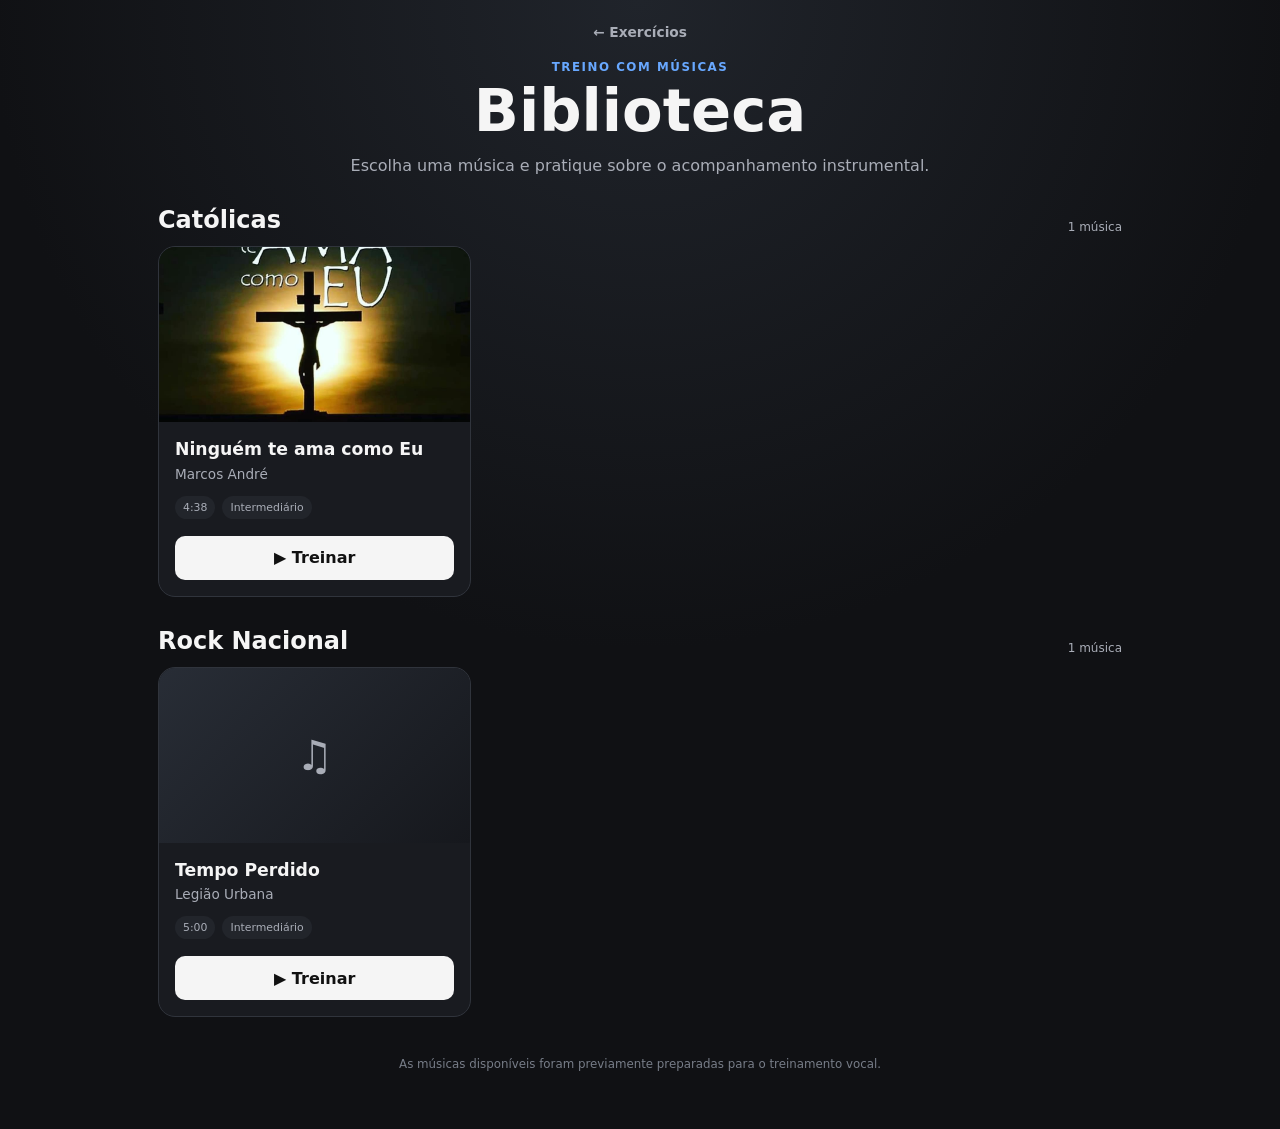
==== biblioteca.html @ c4fe7d3a "Implementando biblioteca multimúsicas e gerador automático de catálogo" ====
<!DOCTYPE html>
<html lang="pt-BR">

<head>

    <meta charset="UTF-8">

    <meta
        name="viewport"
        content="width=device-width, initial-scale=1.0"
    >

    <meta
        name="theme-color"
        content="#101114"
    >

    <title>
        Biblioteca — Treinador Vocal
    </title>


    <link
        rel="stylesheet"
        href="./css/library.css"
    >

</head>


<body>

    <main class="app">

        <!-- ==================================================
             CABEÇALHO
             ================================================== -->

        <header class="cabecalho">

            <a
                href="./index.html"
                class="voltar"
            >
                ← Exercícios
            </a>


            <p class="etapa">
                TREINO COM MÚSICAS
            </p>


            <h1>
                Biblioteca
            </h1>


            <p class="descricao">
                Escolha uma música e pratique sobre
                o acompanhamento instrumental.
            </p>

        </header>



        <!-- ==================================================
             STATUS
             ================================================== -->

        <section
            id="estadoBiblioteca"
            class="estado-biblioteca"
        >
            Carregando músicas...
        </section>



        <!-- ==================================================
             CATÁLOGO
             ================================================== -->

        <div
            id="catalogoMusicas"
            class="catalogo-musicas"
        >
        </div>



        <!-- ==================================================
             RODAPÉ
             ================================================== -->

        <footer class="rodape">

            <p>
                As músicas disponíveis foram previamente
                preparadas para o treinamento vocal.
            </p>

        </footer>

    </main>


    <script
        type="module"
        src="./js/library.js"
    ></script>

</body>

</html>
---- css/library.css ----
:root {
    font-family:
        Inter,
        system-ui,
        -apple-system,
        BlinkMacSystemFont,
        "Segoe UI",
        sans-serif;

    color-scheme: dark;

    --fundo: #101114;
    --painel: #191b20;
    --painel-2: #22252b;

    --texto: #f5f5f5;
    --secundario: #a9adb7;

    --borda: #30343c;

    --azul: #68a8ff;
    --verde: #62dd8b;
}


* {
    box-sizing: border-box;
}


html,
body {
    margin: 0;

    min-height: 100%;
}


body {
    min-height: 100vh;

    background:
        radial-gradient(
            circle at top,
            #20242b 0%,
            var(--fundo) 50%
        );

    color: var(--texto);
}


.app {
    width: min(
        100%,
        1000px
    );

    margin: 0 auto;

    padding:
        max(
            22px,
            env(safe-area-inset-top)
        )
        18px
        max(
            36px,
            env(safe-area-inset-bottom)
        );
}


/* ============================================================
   CABEÇALHO
   ============================================================ */

.cabecalho {
    margin-bottom: 28px;

    text-align: center;
}


.voltar {
    display: inline-block;

    margin-bottom: 20px;

    color: var(--secundario);

    text-decoration: none;

    font-size: 0.86rem;
    font-weight: 700;
}


.voltar:hover {
    color: var(--texto);
}


.etapa {
    margin: 0 0 7px;

    color: var(--azul);

    font-size: 0.74rem;
    font-weight: 900;

    letter-spacing: 0.13em;
}


h1 {
    margin: 0;

    font-size: clamp(
        2.3rem,
        8vw,
        3.7rem
    );

    line-height: 1;
}


.descricao {
    max-width: 620px;

    margin: 14px auto 0;

    color: var(--secundario);

    line-height: 1.5;
}


/* ============================================================
   ESTADO
   ============================================================ */

.estado-biblioteca {
    margin-bottom: 20px;

    padding: 14px;

    border: 1px solid var(--borda);
    border-radius: 12px;

    background: var(--painel);

    color: var(--secundario);

    text-align: center;

    font-size: 0.85rem;
}


.estado-biblioteca.oculto {
    display: none;
}


.estado-biblioteca.erro {
    color: #ff8a8a;

    border-color:
        rgba(
            255,
            107,
            107,
            0.4
        );

    background:
        rgba(
            255,
            107,
            107,
            0.08
        );
}


/* ============================================================
   CATÁLOGO
   ============================================================ */

.catalogo-musicas {
    display: grid;

    gap: 30px;
}


/* ============================================================
   GÊNERO
   ============================================================ */

.secao-genero {
    display: grid;

    gap: 12px;
}


.genero-cabecalho {
    display: flex;

    align-items: flex-end;
    justify-content: space-between;

    gap: 12px;
}


.genero-cabecalho h2 {
    margin: 0;

    font-size: 1.5rem;
}


.genero-cabecalho span {
    color: var(--secundario);

    font-size: 0.75rem;
}


/* ============================================================
   GRID
   ============================================================ */

.grid-musicas {
    display: grid;

    grid-template-columns:
        repeat(
            3,
            minmax(
                0,
                1fr
            )
        );

    gap: 12px;
}


/* ============================================================
   CARD
   ============================================================ */

.card-musica {
    display: flex;

    flex-direction: column;

    min-width: 0;

    overflow: hidden;

    border: 1px solid var(--borda);
    border-radius: 17px;

    background: var(--painel);

    transition:
        transform 120ms ease,
        border-color 120ms ease;
}


.card-musica:hover {
    transform:
        translateY(
            -2px
        );

    border-color:
        #474c57;
}


/* ============================================================
   CAPA
   ============================================================ */

.capa-musica {
    aspect-ratio: 16 / 9;

    display: flex;

    align-items: center;
    justify-content: center;

    overflow: hidden;

    background:
        linear-gradient(
            135deg,
            #282d36,
            #16181d
        );

    color: var(--secundario);

    font-size: 2.6rem;
}


.capa-musica img {
    width: 100%;
    height: 100%;

    object-fit: cover;
}


/* ============================================================
   CONTEÚDO
   ============================================================ */

.card-musica-conteudo {
    display: flex;

    flex-direction: column;

    flex: 1;

    padding: 16px;
}


.card-musica h3 {
    margin: 0;

    font-size: 1.08rem;

    line-height: 1.3;
}


.artista {
    margin: 5px 0 0;

    color: var(--secundario);

    font-size: 0.85rem;
}


.metadados {
    display: flex;

    flex-wrap: wrap;

    gap: 7px;

    margin-top: 14px;
}


.metadado {
    padding: 5px 8px;

    border-radius: 999px;

    background: var(--painel-2);

    color: var(--secundario);

    font-size: 0.68rem;
}


/* ============================================================
   BOTÃO
   ============================================================ */

.botao-treinar {
    width: 100%;

    min-height: 44px;

    display: flex;

    align-items: center;
    justify-content: center;

    margin-top: 17px;

    padding: 10px 14px;

    border-radius: 10px;

    background: var(--texto);

    color: #111;

    text-decoration: none;

    font-weight: 900;
}


.botao-treinar:active {
    transform:
        scale(
            0.985
        );
}


/* ============================================================
   RODAPÉ
   ============================================================ */

.rodape {
    padding: 28px 15px 10px;

    text-align: center;

    color: #777d88;

    font-size: 0.74rem;
}


/* ============================================================
   TABLET
   ============================================================ */

@media (
    max-width: 800px
) {

    .grid-musicas {
        grid-template-columns:
            repeat(
                2,
                minmax(
                    0,
                    1fr
                )
            );
    }
}


/* ============================================================
   CELULAR
   ============================================================ */

@media (
    max-width: 520px
) {

    .app {
        padding-left: 11px;
        padding-right: 11px;
    }


    .grid-musicas {
        grid-template-columns: 1fr;
    }


    .genero-cabecalho {
        align-items: flex-start;

        flex-direction: column;

        gap: 3px;
    }
}
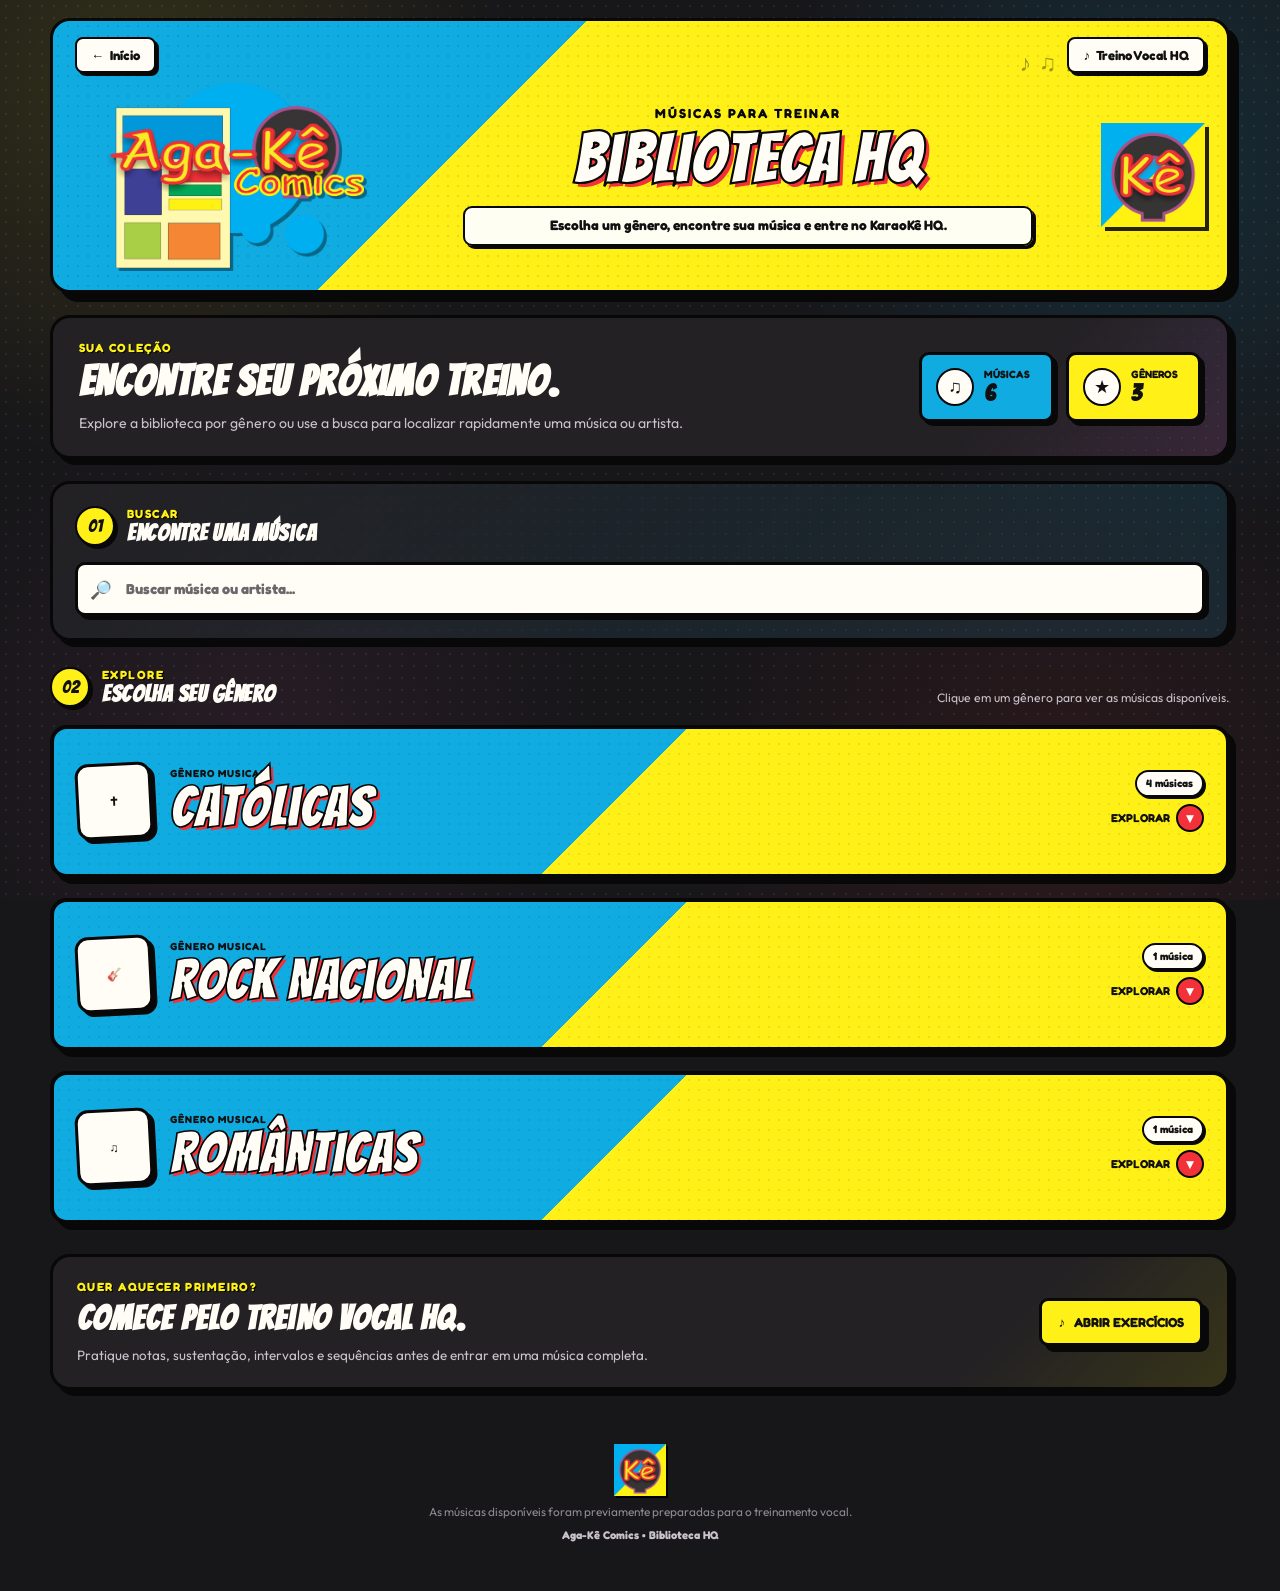
==== commit c91324cb: "Implementa nova home, biblioteca e ajuste de dificuldade" ====
--- a/biblioteca.html
+++ b/biblioteca.html
@@ -1,4 +1,5 @@
 <!DOCTYPE html>
+
 <html lang="pt-BR">
 
 <head>
@@ -12,11 +13,16 @@
 
     <meta
         name="theme-color"
-        content="#101114"
+        content="#10abe1"
     >
 
+    <meta
+        name="description"
+        content="Biblioteca HQ da Aga-Kê Comics: explore músicas por gênero e entre no KaraoKê HQ para treinar sua voz."
+    >
+
     <title>
-        Biblioteca — Treinador Vocal
+        Biblioteca HQ — Aga-Kê Comics
     </title>
 
 
@@ -30,86 +36,600 @@
 
 <body>
 
+
+    <!-- =========================================================
+         FUNDO POP-ART
+         ========================================================= -->
+
+    <div
+        class="fundo-pop-art"
+        aria-hidden="true"
+    >
+    </div>
+
+
+
+    <!-- =========================================================
+         APLICAÇÃO
+         ========================================================= -->
+
     <main class="app">
 
-        <!-- ==================================================
-             CABEÇALHO
-             ================================================== -->
-
-        <header class="cabecalho">
-
-            <a
-                href="./index.html"
-                class="voltar"
-            >
-                ← Exercícios
-            </a>
-
-
-            <p class="etapa">
-                TREINO COM MÚSICAS
-            </p>
-
-
-            <h1>
-                Biblioteca
-            </h1>
-
-
-            <p class="descricao">
-                Escolha uma música e pratique sobre
-                o acompanhamento instrumental.
-            </p>
+
+        <!-- =====================================================
+             CABEÇALHO / IDENTIDADE
+             ===================================================== -->
+
+        <header class="cabecalho-marca">
+
+
+            <div
+                class="cabecalho-pop-fundo"
+                aria-hidden="true"
+            >
+            </div>
+
+
+
+            <!-- Navegação -->
+
+            <div class="cabecalho-topo">
+
+
+                <a
+                    href="./index.html"
+                    class="voltar voltar-hq"
+                    aria-label="Voltar para a página inicial"
+                >
+
+                    <span aria-hidden="true">
+                        ←
+                    </span>
+
+                    <span>
+                        Início
+                    </span>
+
+                </a>
+
+
+
+                <a
+                    href="./exercicios.html"
+                    class="voltar voltar-hq"
+                    aria-label="Abrir o Treino Vocal HQ"
+                >
+
+                    <span aria-hidden="true">
+                        ♪
+                    </span>
+
+                    <span>
+                        Treino Vocal HQ
+                    </span>
+
+                </a>
+
+            </div>
+
+
+
+            <!-- Marca -->
+
+            <div class="marca-principal">
+
+
+                <div class="marca-logo-horizontal">
+
+                    <img
+                        src="./assets/branding/logo-aga-ke-horizontal.png"
+                        alt="Aga-Kê Comics"
+                        class="logo-principal"
+                        width="340"
+                        decoding="async"
+                    >
+
+                </div>
+
+
+
+                <div class="marca-texto">
+
+                    <p class="etapa">
+                        MÚSICAS PARA TREINAR
+                    </p>
+
+
+                    <h1>
+                        Biblioteca HQ
+                    </h1>
+
+
+                    <p class="descricao">
+
+                        Escolha um gênero, encontre sua música
+                        e entre no KaraoKê HQ.
+
+                    </p>
+
+                </div>
+
+
+
+                <div
+                    class="marca-selo"
+                    aria-hidden="true"
+                >
+
+                    <img
+                        src="./assets/branding/logo-aga-ke-icone.png"
+                        alt=""
+                        class="selo-ke"
+                        width="90"
+                        height="90"
+                        decoding="async"
+                    >
+
+                </div>
+
+            </div>
+
+
+
+            <div
+                class="decoracao-notas"
+                aria-hidden="true"
+            >
+
+                <span>♪</span>
+                <span>♫</span>
+                <span>♬</span>
+
+            </div>
 
         </header>
 
 
 
-        <!-- ==================================================
-             STATUS
-             ================================================== -->
+        <!-- =====================================================
+             INTRODUÇÃO / RESUMO DA BIBLIOTECA
+             ===================================================== -->
+
+        <section class="resumo-biblioteca painel-hq">
+
+
+            <div class="resumo-biblioteca-texto">
+
+                <p class="rotulo">
+                    SUA COLEÇÃO
+                </p>
+
+
+                <h2>
+                    Encontre seu próximo treino.
+                </h2>
+
+
+                <p>
+
+                    Explore a biblioteca por gênero
+                    ou use a busca para localizar rapidamente
+                    uma música ou artista.
+
+                </p>
+
+            </div>
+
+
+
+            <div class="resumo-biblioteca-estatisticas">
+
+
+                <div class="estatistica-biblioteca">
+
+                    <span
+                        class="estatistica-biblioteca-icone"
+                        aria-hidden="true"
+                    >
+                        ♫
+                    </span>
+
+                    <div>
+
+                        <span>
+                            Músicas
+                        </span>
+
+                        <strong id="totalMusicasBiblioteca">
+                            —
+                        </strong>
+
+                    </div>
+
+                </div>
+
+
+
+                <div class="estatistica-biblioteca">
+
+                    <span
+                        class="estatistica-biblioteca-icone"
+                        aria-hidden="true"
+                    >
+                        ★
+                    </span>
+
+                    <div>
+
+                        <span>
+                            Gêneros
+                        </span>
+
+                        <strong id="totalGenerosBiblioteca">
+                            —
+                        </strong>
+
+                    </div>
+
+                </div>
+
+            </div>
+
+        </section>
+
+
+
+        <!-- =====================================================
+             BUSCA
+             ===================================================== -->
+
+        <section class="painel-busca painel-hq">
+
+
+            <div class="titulo-painel-hq">
+
+                <span
+                    class="numero-quadro"
+                    aria-hidden="true"
+                >
+                    01
+                </span>
+
+
+                <div>
+
+                    <p class="rotulo">
+                        BUSCAR
+                    </p>
+
+                    <h2>
+                        Encontre uma música
+                    </h2>
+
+                </div>
+
+            </div>
+
+
+
+            <div class="busca-container">
+
+
+                <span
+                    class="busca-icone"
+                    aria-hidden="true"
+                >
+                    🔎
+                </span>
+
+
+
+                <label
+                    for="campoBuscaBiblioteca"
+                    class="sr-only"
+                >
+                    Buscar música ou artista
+                </label>
+
+
+
+                <input
+                    id="campoBuscaBiblioteca"
+                    class="campo-busca"
+                    type="search"
+                    autocomplete="off"
+                    placeholder="Buscar música ou artista..."
+                >
+
+
+
+                <button
+                    id="botaoLimparBusca"
+                    class="botao-limpar-busca oculto"
+                    type="button"
+                    aria-label="Limpar busca"
+                >
+                    ×
+                </button>
+
+            </div>
+
+
+
+            <div
+                id="resumoBuscaBiblioteca"
+                class="resumo-busca oculto"
+                aria-live="polite"
+            >
+            </div>
+
+        </section>
+
+
+
+        <!-- =====================================================
+             STATUS / CARREGAMENTO
+             ===================================================== -->
 
         <section
             id="estadoBiblioteca"
             class="estado-biblioteca"
+            aria-live="polite"
         >
-            Carregando músicas...
+
+            <span
+                class="estado-biblioteca-icone"
+                aria-hidden="true"
+            >
+                ♫
+            </span>
+
+            <span>
+                Carregando músicas...
+            </span>
+
         </section>
 
 
 
-        <!-- ==================================================
+        <!-- =====================================================
              CATÁLOGO
-             ================================================== -->
-
-        <div
-            id="catalogoMusicas"
-            class="catalogo-musicas"
+             ===================================================== -->
+
+        <section class="catalogo-area">
+
+
+            <div class="titulo-catalogo">
+
+
+                <div class="titulo-painel-hq">
+
+                    <span
+                        class="numero-quadro"
+                        aria-hidden="true"
+                    >
+                        02
+                    </span>
+
+
+                    <div>
+
+                        <p class="rotulo">
+                            EXPLORE
+                        </p>
+
+                        <h2>
+                            Escolha seu gênero
+                        </h2>
+
+                    </div>
+
+                </div>
+
+
+
+                <p class="catalogo-ajuda">
+
+                    Clique em um gênero para ver
+                    as músicas disponíveis.
+
+                </p>
+
+            </div>
+
+
+
+            <!--
+                O library.js continuará sendo responsável
+                por construir dinamicamente os gêneros e músicas.
+            -->
+
+            <div
+                id="catalogoMusicas"
+                class="catalogo-musicas"
+            >
+            </div>
+
+        </section>
+
+
+
+        <!-- =====================================================
+             RESULTADOS DA BUSCA
+             ===================================================== -->
+
+        <section
+            id="areaResultadosBusca"
+            class="area-resultados-busca oculto"
         >
-        </div>
-
-
-
-        <!-- ==================================================
+
+
+            <div class="titulo-resultados-busca">
+
+                <p class="rotulo">
+                    RESULTADOS DA BUSCA
+                </p>
+
+
+                <h2>
+                    Músicas encontradas
+                </h2>
+
+            </div>
+
+
+
+            <div
+                id="gridResultadosBusca"
+                class="grid-musicas grid-resultados-busca"
+            >
+            </div>
+
+        </section>
+
+
+
+        <!-- =====================================================
+             NENHUM RESULTADO
+             ===================================================== -->
+
+        <section
+            id="estadoSemResultados"
+            class="sem-resultados painel-hq oculto"
+        >
+
+
+            <div
+                class="sem-resultados-explosao"
+                aria-hidden="true"
+            >
+                OPS!
+            </div>
+
+
+
+            <div>
+
+                <p class="rotulo">
+                    NADA POR AQUI
+                </p>
+
+
+                <h2>
+                    Nenhuma música encontrada.
+                </h2>
+
+
+                <p>
+
+                    Tente buscar por outro título,
+                    artista ou limpe a pesquisa
+                    para voltar aos gêneros.
+
+                </p>
+
+            </div>
+
+        </section>
+
+
+
+        <!-- =====================================================
+             CHAMADA PARA EXERCÍCIOS
+             ===================================================== -->
+
+        <section class="chamada-exercicios painel-hq">
+
+
+            <div class="chamada-exercicios-texto">
+
+                <p class="rotulo">
+                    QUER AQUECER PRIMEIRO?
+                </p>
+
+
+                <h2>
+                    Comece pelo Treino Vocal HQ.
+                </h2>
+
+
+                <p>
+
+                    Pratique notas, sustentação,
+                    intervalos e sequências antes
+                    de entrar em uma música completa.
+
+                </p>
+
+            </div>
+
+
+
+            <a
+                href="./exercicios.html"
+                class="botao-hq botao-amarelo"
+            >
+
+                <span aria-hidden="true">
+                    ♪
+                </span>
+
+                <span>
+                    Abrir exercícios
+                </span>
+
+            </a>
+
+        </section>
+
+
+
+        <!-- =====================================================
              RODAPÉ
-             ================================================== -->
+             ===================================================== -->
 
         <footer class="rodape">
 
+
+            <img
+                src="./assets/branding/logo-aga-ke-icone.png"
+                alt=""
+                class="rodape-logo"
+                width="52"
+                height="52"
+                loading="lazy"
+                decoding="async"
+                aria-hidden="true"
+            >
+
+
             <p>
+
                 As músicas disponíveis foram previamente
                 preparadas para o treinamento vocal.
+
             </p>
 
+
+            <strong>
+                Aga-Kê Comics • Biblioteca HQ
+            </strong>
+
         </footer>
 
     </main>
 
+
+
+    <!-- =========================================================
+         JAVASCRIPT
+         ========================================================= -->
 
     <script
         type="module"
         src="./js/library.js"
-    ></script>
+    >
+    </script>
 
 </body>
 
--- a/css/library.css
+++ b/css/library.css
@@ -1,5 +1,60 @@
+/* ============================================================
+   library.css
+   ============================================================
+
+   AGA-KÊ COMICS — BIBLIOTECA HQ
+
+   Página:
+   biblioteca.html
+
+   Conceito:
+   - catálogo musical em estilo HQ / pop-art;
+   - gêneros como grandes capas;
+   - expansão em accordion;
+   - cards de música;
+   - busca;
+   - halftone;
+   - explosões;
+   - identidade visual compatível com:
+     Home / Treino Vocal HQ / KaraoKê HQ.
+
+   ============================================================ */
+
+
+/* ============================================================
+   FONTES
+   ============================================================ */
+
+@import url(
+    'https://fonts.googleapis.com/css2?family=Bangers&family=Fredoka:wght@400;500;600;700;800;900&family=Outfit:wght@400;500;600;700;800;900&display=swap'
+);
+
+
+/* ============================================================
+   VARIÁVEIS
+   ============================================================ */
+
 :root {
-    font-family:
+
+    /* --------------------------------------------------------
+       TIPOGRAFIA
+       -------------------------------------------------------- */
+
+    --fonte-impacto:
+        'Bangers',
+        Impact,
+        Haettenschweiler,
+        "Arial Narrow Bold",
+        sans-serif;
+
+    --fonte-hq:
+        'Fredoka',
+        "Comic Sans MS",
+        "Chalkboard SE",
+        sans-serif;
+
+    --fonte-corpo:
+        'Outfit',
         Inter,
         system-ui,
         -apple-system,
@@ -7,67 +62,404 @@
         "Segoe UI",
         sans-serif;
 
-    color-scheme: dark;
-
-    --fundo: #101114;
-    --painel: #191b20;
-    --painel-2: #22252b;
-
-    --texto: #f5f5f5;
-    --secundario: #a9adb7;
-
-    --borda: #30343c;
-
-    --azul: #68a8ff;
-    --verde: #62dd8b;
-}
-
+
+    /* --------------------------------------------------------
+       PALETA AGA-KÊ
+       -------------------------------------------------------- */
+
+    --aga-preto:
+        #171619;
+
+    --aga-preto-2:
+        #232124;
+
+    --aga-grafite:
+        #302d31;
+
+    --aga-grafite-claro:
+        #403c41;
+
+    --aga-branco:
+        #fffdf5;
+
+    --aga-ciano:
+        #10abe1;
+
+    --aga-ciano-claro:
+        #39c9ef;
+
+    --aga-amarelo:
+        #fff018;
+
+    --aga-amarelo-claro:
+        #fff6a9;
+
+    --aga-vermelho:
+        #f33138;
+
+    --aga-vermelho-escuro:
+        #c91e29;
+
+    --aga-magenta:
+        #ac4d8a;
+
+    --aga-verde:
+        #3ad077;
+
+    --aga-laranja:
+        #ff8735;
+
+
+    /* --------------------------------------------------------
+       FUNCIONAIS
+       -------------------------------------------------------- */
+
+    --fundo:
+        var(--aga-preto);
+
+    --painel:
+        var(--aga-preto-2);
+
+    --painel-2:
+        var(--aga-grafite);
+
+    --painel-3:
+        var(--aga-grafite-claro);
+
+    --texto:
+        var(--aga-branco);
+
+    --secundario:
+        #c9c2ca;
+
+    --borda:
+        #080808;
+
+
+    /* --------------------------------------------------------
+       MEDIDAS
+       -------------------------------------------------------- */
+
+    --largura-app:
+        1180px;
+
+    --raio:
+        12px;
+
+    --raio-grande:
+        20px;
+
+    --sombra-hq:
+        6px 6px 0 #080808;
+
+    --sombra-hq-grande:
+        9px 9px 0 #080808;
+
+    --sombra-hq-pequena:
+        3px 3px 0 #080808;
+
+
+    font-family:
+        var(--fonte-corpo);
+
+    color-scheme:
+        dark;
+}
+
+
+/* ============================================================
+   RESET
+   ============================================================ */
 
 * {
-    box-sizing: border-box;
+    box-sizing:
+        border-box;
 }
 
 
 html,
 body {
-    margin: 0;
-
-    min-height: 100%;
+    margin:
+        0;
+
+    min-height:
+        100%;
+}
+
+
+html {
+    scroll-behavior:
+        smooth;
 }
 
 
 body {
-    min-height: 100vh;
+    position:
+        relative;
+
+    min-height:
+        100vh;
+
+    overflow-x:
+        hidden;
 
     background:
+        var(--fundo);
+
+    color:
+        var(--texto);
+}
+
+
+img {
+    display:
+        block;
+
+    max-width:
+        100%;
+
+    height:
+        auto;
+}
+
+
+a {
+    color:
+        inherit;
+
+    text-decoration:
+        none;
+}
+
+
+button,
+input,
+select {
+    font:
+        inherit;
+}
+
+
+button {
+    cursor:
+        pointer;
+}
+
+
+h1,
+h2,
+h3,
+p {
+    margin-top:
+        0;
+}
+
+
+h1,
+h2,
+h3 {
+    font-family:
+        var(--fonte-impacto);
+
+    letter-spacing:
+        0.03em;
+}
+
+
+button:focus-visible,
+input:focus-visible,
+a:focus-visible {
+    outline:
+        4px solid
+        var(--aga-amarelo);
+
+    outline-offset:
+        4px;
+}
+
+
+.oculto {
+    display:
+        none !important;
+}
+
+
+.sr-only {
+    position:
+        absolute;
+
+    width:
+        1px;
+
+    height:
+        1px;
+
+    padding:
+        0;
+
+    margin:
+        -1px;
+
+    overflow:
+        hidden;
+
+    clip:
+        rect(0, 0, 0, 0);
+
+    white-space:
+        nowrap;
+
+    border:
+        0;
+}
+
+
+/* ============================================================
+   FUNDO POP-ART
+   ============================================================ */
+
+.fundo-pop-art {
+    position:
+        fixed;
+
+    z-index:
+        -20;
+
+    inset:
+        0;
+
+    pointer-events:
+        none;
+
+    background-color:
+        var(--aga-preto);
+
+    background-image:
+
         radial-gradient(
-            circle at top,
-            #20242b 0%,
-            var(--fundo) 50%
+            circle,
+            rgba(255, 255, 255, 0.07)
+            1.1px,
+            transparent
+            1.1px
+        ),
+
+        radial-gradient(
+            circle at 11% 10%,
+            rgba(255, 240, 24, 0.12),
+            transparent 27%
+        ),
+
+        radial-gradient(
+            circle at 89% 18%,
+            rgba(16, 171, 225, 0.16),
+            transparent 28%
+        ),
+
+        radial-gradient(
+            circle at 20% 82%,
+            rgba(172, 77, 138, 0.11),
+            transparent 27%
+        ),
+
+        radial-gradient(
+            circle at 82% 90%,
+            rgba(243, 49, 56, 0.09),
+            transparent 28%
         );
 
-    color: var(--texto);
-}
-
+    background-size:
+        12px 12px,
+        auto,
+        auto,
+        auto,
+        auto;
+}
+
+
+/* ============================================================
+   CONTAINER
+   ============================================================ */
 
 .app {
-    width: min(
-        100%,
-        1000px
-    );
-
-    margin: 0 auto;
+    width:
+        min(
+            calc(100% - 28px),
+            var(--largura-app)
+        );
+
+    margin:
+        0 auto;
 
     padding:
         max(
-            22px,
+            18px,
             env(safe-area-inset-top)
         )
-        18px
+        0
         max(
-            36px,
+            48px,
             env(safe-area-inset-bottom)
         );
+}
+
+
+/* ============================================================
+   COMPONENTE BASE
+   ============================================================ */
+
+.painel-hq {
+    border:
+        3px solid
+        var(--borda);
+
+    border-radius:
+        var(--raio-grande);
+
+    background:
+        var(--painel);
+
+    box-shadow:
+        var(--sombra-hq);
+}
+
+
+/* ============================================================
+   TIPOGRAFIA TEMÁTICA
+   ============================================================ */
+
+.rotulo {
+    display:
+        block;
+
+    margin:
+        0
+        0
+        6px;
+
+    color:
+        var(--aga-amarelo);
+
+    font-family:
+        var(--fonte-hq);
+
+    font-size:
+        0.74rem;
+
+    font-weight:
+        900;
+
+    letter-spacing:
+        0.12em;
+
+    text-transform:
+        uppercase;
+
+    text-shadow:
+        1px
+        1px
+        0
+        #000;
 }
 
 
@@ -75,113 +467,1021 @@
    CABEÇALHO
    ============================================================ */
 
-.cabecalho {
-    margin-bottom: 28px;
-
-    text-align: center;
+.cabecalho-marca {
+    position:
+        relative;
+
+    overflow:
+        hidden;
+
+    margin-bottom:
+        22px;
+
+    padding:
+        16px
+        22px
+        22px;
+
+    border:
+        3.5px solid
+        var(--borda);
+
+    border-radius:
+        20px;
+
+    background:
+        linear-gradient(
+            135deg,
+            var(--aga-ciano) 0%,
+            var(--aga-ciano) 37%,
+            var(--aga-amarelo) 37%,
+            var(--aga-amarelo) 100%
+        );
+
+    box-shadow:
+        var(--sombra-hq-grande);
+
+    color:
+        #111;
+}
+
+
+.cabecalho-pop-fundo {
+    position:
+        absolute;
+
+    z-index:
+        0;
+
+    inset:
+        0;
+
+    pointer-events:
+        none;
+
+    background-image:
+        radial-gradient(
+            circle,
+            rgba(0, 0, 0, 0.24)
+            1.4px,
+            transparent
+            1.4px
+        );
+
+    background-size:
+        10px 10px;
+
+    opacity:
+        0.38;
+}
+
+
+/* ============================================================
+   NAVEGAÇÃO
+   ============================================================ */
+
+.cabecalho-topo {
+    position:
+        relative;
+
+    z-index:
+        5;
+
+    display:
+        flex;
+
+    align-items:
+        center;
+
+    justify-content:
+        space-between;
+
+    flex-wrap:
+        wrap;
+
+    gap:
+        10px;
+
+    margin-bottom:
+        10px;
 }
 
 
 .voltar {
-    display: inline-block;
-
-    margin-bottom: 20px;
-
-    color: var(--secundario);
-
-    text-decoration: none;
-
-    font-size: 0.86rem;
-    font-weight: 700;
+    display:
+        inline-flex;
+
+    align-items:
+        center;
+
+    justify-content:
+        center;
+
+    gap:
+        6px;
+
+    min-height:
+        36px;
+
+    padding:
+        6px
+        14px;
+
+    border:
+        2px solid
+        #080808;
+
+    border-radius:
+        8px;
+
+    background:
+        var(--aga-branco);
+
+    box-shadow:
+        3px
+        3px
+        0
+        #080808;
+
+    color:
+        #111;
+
+    font-family:
+        var(--fonte-hq);
+
+    font-size:
+        0.82rem;
+
+    font-weight:
+        900;
+
+    transition:
+        transform
+        90ms ease,
+        box-shadow
+        90ms ease,
+        background-color
+        90ms ease;
 }
 
 
 .voltar:hover {
-    color: var(--texto);
+    background:
+        var(--aga-amarelo-claro);
+
+    transform:
+        translate(
+            -1px,
+            -1px
+        );
+
+    box-shadow:
+        4px
+        4px
+        0
+        #080808;
+}
+
+
+.voltar:active {
+    transform:
+        translate(
+            2px,
+            2px
+        );
+
+    box-shadow:
+        1px
+        1px
+        0
+        #080808;
+}
+
+
+/* ============================================================
+   MARCA
+   ============================================================ */
+
+.marca-principal {
+    position:
+        relative;
+
+    z-index:
+        2;
+
+    display:
+        grid;
+
+    grid-template-columns:
+        minmax(190px, 320px)
+        minmax(0, 1fr)
+        104px;
+
+    align-items:
+        center;
+
+    gap:
+        24px;
+}
+
+
+.marca-logo-horizontal {
+    width:
+        100%;
+
+    max-width:
+        320px;
+
+    display:
+        flex;
+
+    align-items:
+        center;
+
+    justify-content:
+        center;
+}
+
+
+.logo-principal,
+.marca-logo-horizontal img {
+    width:
+        auto;
+
+    max-width:
+        100%;
+
+    max-height:
+        185px;
+
+    object-fit:
+        contain;
+
+    filter:
+        drop-shadow(
+            3px
+            3px
+            0
+            rgba(0, 0, 0, 0.4)
+        );
+}
+
+
+.marca-texto {
+    min-width:
+        0;
+
+    text-align:
+        center;
 }
 
 
 .etapa {
-    margin: 0 0 7px;
-
-    color: var(--azul);
-
-    font-size: 0.74rem;
-    font-weight: 900;
-
-    letter-spacing: 0.13em;
-}
-
-
-h1 {
-    margin: 0;
-
-    font-size: clamp(
-        2.3rem,
-        8vw,
-        3.7rem
-    );
-
-    line-height: 1;
+    margin:
+        0
+        0
+        6px;
+
+    color:
+        #080808;
+
+    font-family:
+        var(--fonte-hq);
+
+    font-size:
+        0.82rem;
+
+    font-weight:
+        900;
+
+    letter-spacing:
+        0.15em;
+}
+
+
+.marca-texto h1 {
+    margin:
+        0;
+
+    color:
+        var(--aga-branco);
+
+    font-size:
+        clamp(
+            2.5rem,
+            5.7vw,
+            4.2rem
+        );
+
+    line-height:
+        0.98;
+
+    -webkit-text-stroke:
+        2.2px
+        #080808;
+
+    text-shadow:
+        4px
+        4px
+        0
+        var(--aga-vermelho);
 }
 
 
 .descricao {
-    max-width: 620px;
-
-    margin: 14px auto 0;
-
-    color: var(--secundario);
-
-    line-height: 1.5;
-}
-
-
-/* ============================================================
-   ESTADO
-   ============================================================ */
-
-.estado-biblioteca {
-    margin-bottom: 20px;
-
-    padding: 14px;
-
-    border: 1px solid var(--borda);
-    border-radius: 12px;
-
-    background: var(--painel);
-
-    color: var(--secundario);
-
-    text-align: center;
-
-    font-size: 0.85rem;
-}
-
-
-.estado-biblioteca.oculto {
-    display: none;
-}
-
-
-.estado-biblioteca.erro {
-    color: #ff8a8a;
-
-    border-color:
-        rgba(
-            255,
-            107,
-            107,
-            0.4
-        );
+    max-width:
+        570px;
+
+    margin:
+        13px
+        auto
+        0;
+
+    padding:
+        8px
+        14px;
+
+    border:
+        2.5px solid
+        #080808;
+
+    border-radius:
+        9px;
 
     background:
         rgba(
             255,
-            107,
-            107,
-            0.08
+            255,
+            255,
+            0.95
         );
+
+    box-shadow:
+        3px
+        3px
+        0
+        #080808;
+
+    color:
+        #111;
+
+    font-family:
+        var(--fonte-hq);
+
+    font-size:
+        0.86rem;
+
+    font-weight:
+        700;
+
+    line-height:
+        1.45;
+}
+
+
+.marca-selo {
+    width:
+        104px;
+
+    height:
+        104px;
+
+    display:
+        flex;
+
+    align-items:
+        center;
+
+    justify-content:
+        center;
+}
+
+
+.selo-ke,
+.marca-selo img {
+    width:
+        104px;
+
+    height:
+        104px;
+
+    object-fit:
+        contain;
+
+    filter:
+        drop-shadow(
+            4px
+            4px
+            0
+            rgba(0, 0, 0, 0.85)
+        );
+}
+
+
+.decoracao-notas {
+    position:
+        absolute;
+
+    z-index:
+        1;
+
+    right:
+        145px;
+
+    top:
+        29px;
+
+    display:
+        flex;
+
+    gap:
+        8px;
+
+    color:
+        #111;
+
+    font-family:
+        var(--fonte-impacto);
+
+    font-size:
+        1.45rem;
+
+    opacity:
+        0.4;
+
+    pointer-events:
+        none;
+}
+
+
+/* ============================================================
+   RESUMO DA BIBLIOTECA
+   ============================================================ */
+
+.resumo-biblioteca {
+    display:
+        grid;
+
+    grid-template-columns:
+        minmax(0, 1fr)
+        auto;
+
+    align-items:
+        center;
+
+    gap:
+        26px;
+
+    margin-bottom:
+        22px;
+
+    padding:
+        22px
+        26px;
+
+    background:
+        linear-gradient(
+            135deg,
+            var(--painel) 0%,
+            var(--painel) 78%,
+            rgba(172, 77, 138, 0.23)
+            100%
+        );
+}
+
+
+.resumo-biblioteca h2 {
+    margin:
+        0;
+
+    color:
+        var(--aga-branco);
+
+    font-size:
+        clamp(
+            1.8rem,
+            3.7vw,
+            2.6rem
+        );
+
+    line-height:
+        1;
+}
+
+
+.resumo-biblioteca-texto > p:last-child {
+    max-width:
+        650px;
+
+    margin:
+        10px
+        0
+        0;
+
+    color:
+        var(--secundario);
+
+    font-size:
+        0.88rem;
+
+    line-height:
+        1.5;
+}
+
+
+.resumo-biblioteca-estatisticas {
+    display:
+        grid;
+
+    grid-template-columns:
+        repeat(
+            2,
+            minmax(130px, 1fr)
+        );
+
+    gap:
+        12px;
+}
+
+
+.estatistica-biblioteca {
+    min-width:
+        135px;
+
+    display:
+        flex;
+
+    align-items:
+        center;
+
+    gap:
+        10px;
+
+    padding:
+        13px
+        14px;
+
+    border:
+        3px solid
+        #080808;
+
+    border-radius:
+        10px;
+
+    background:
+        var(--aga-ciano);
+
+    box-shadow:
+        4px
+        4px
+        0
+        #080808;
+
+    color:
+        #111;
+}
+
+
+.estatistica-biblioteca:nth-child(2) {
+    background:
+        var(--aga-amarelo);
+}
+
+
+.estatistica-biblioteca-icone {
+    width:
+        38px;
+
+    height:
+        38px;
+
+    display:
+        flex;
+
+    align-items:
+        center;
+
+    justify-content:
+        center;
+
+    flex:
+        0
+        0
+        38px;
+
+    border:
+        2px solid
+        #080808;
+
+    border-radius:
+        50%;
+
+    background:
+        var(--aga-branco);
+
+    font-family:
+        var(--fonte-impacto);
+
+    font-size:
+        1.15rem;
+}
+
+
+.estatistica-biblioteca div {
+    display:
+        grid;
+
+    gap:
+        2px;
+}
+
+
+.estatistica-biblioteca div > span {
+    font-family:
+        var(--fonte-hq);
+
+    font-size:
+        0.66rem;
+
+    font-weight:
+        800;
+
+    text-transform:
+        uppercase;
+}
+
+
+.estatistica-biblioteca strong {
+    font-family:
+        var(--fonte-impacto);
+
+    font-size:
+        1.45rem;
+
+    line-height:
+        1;
+
+    font-variant-numeric:
+        tabular-nums;
+}
+
+
+/* ============================================================
+   BUSCA
+   ============================================================ */
+
+.painel-busca {
+    margin-bottom:
+        22px;
+
+    padding:
+        22px;
+
+    background:
+        linear-gradient(
+            135deg,
+            var(--painel),
+            rgba(16, 171, 225, 0.12)
+        );
+}
+
+
+.titulo-painel-hq {
+    display:
+        flex;
+
+    align-items:
+        center;
+
+    gap:
+        12px;
+
+    margin-bottom:
+        16px;
+}
+
+
+.numero-quadro {
+    width:
+        40px;
+
+    height:
+        40px;
+
+    display:
+        inline-flex;
+
+    align-items:
+        center;
+
+    justify-content:
+        center;
+
+    flex:
+        0
+        0
+        40px;
+
+    border:
+        2.5px solid
+        #080808;
+
+    border-radius:
+        50%;
+
+    background:
+        var(--aga-amarelo);
+
+    box-shadow:
+        3px
+        3px
+        0
+        #080808;
+
+    color:
+        #111;
+
+    font-family:
+        var(--fonte-impacto);
+
+    font-size:
+        1.15rem;
+}
+
+
+.titulo-painel-hq .rotulo {
+    margin:
+        0;
+}
+
+
+.titulo-painel-hq h2 {
+    margin:
+        0;
+
+    color:
+        var(--aga-branco);
+
+    font-size:
+        1.45rem;
+
+    line-height:
+        1.05;
+}
+
+
+.busca-container {
+    position:
+        relative;
+
+    display:
+        flex;
+
+    align-items:
+        center;
+}
+
+
+.busca-icone {
+    position:
+        absolute;
+
+    z-index:
+        2;
+
+    left:
+        15px;
+
+    top:
+        50%;
+
+    transform:
+        translateY(-50%);
+
+    font-size:
+        1.1rem;
+
+    pointer-events:
+        none;
+}
+
+
+.campo-busca {
+    width:
+        100%;
+
+    min-height:
+        54px;
+
+    padding:
+        12px
+        52px
+        12px
+        48px;
+
+    border:
+        3px solid
+        #080808;
+
+    border-radius:
+        10px;
+
+    background:
+        var(--aga-branco);
+
+    box-shadow:
+        4px
+        4px
+        0
+        #080808;
+
+    color:
+        #111;
+
+    font-family:
+        var(--fonte-hq);
+
+    font-size:
+        0.9rem;
+
+    font-weight:
+        700;
+}
+
+
+.campo-busca::placeholder {
+    color:
+        #6c656a;
+}
+
+
+.botao-limpar-busca {
+    position:
+        absolute;
+
+    z-index:
+        3;
+
+    right:
+        10px;
+
+    top:
+        50%;
+
+    width:
+        34px;
+
+    height:
+        34px;
+
+    display:
+        flex;
+
+    align-items:
+        center;
+
+    justify-content:
+        center;
+
+    transform:
+        translateY(-50%);
+
+    border:
+        2px solid
+        #080808;
+
+    border-radius:
+        50%;
+
+    background:
+        var(--aga-vermelho);
+
+    color:
+        #fff;
+
+    font-family:
+        var(--fonte-impacto);
+
+    font-size:
+        1.25rem;
+
+    line-height:
+        1;
+}
+
+
+.resumo-busca {
+    margin-top:
+        14px;
+
+    padding:
+        10px
+        12px;
+
+    border:
+        2px solid
+        #080808;
+
+    border-radius:
+        8px;
+
+    background:
+        var(--aga-ciano);
+
+    box-shadow:
+        3px
+        3px
+        0
+        #080808;
+
+    color:
+        #111;
+
+    font-family:
+        var(--fonte-hq);
+
+    font-size:
+        0.75rem;
+
+    font-weight:
+        800;
+}
+
+
+/* ============================================================
+   ESTADO / CARREGAMENTO
+   ============================================================ */
+
+.estado-biblioteca {
+    display:
+        flex;
+
+    align-items:
+        center;
+
+    justify-content:
+        center;
+
+    gap:
+        9px;
+
+    margin-bottom:
+        20px;
+
+    padding:
+        14px;
+
+    border:
+        3px solid
+        #080808;
+
+    border-radius:
+        10px;
+
+    background:
+        var(--painel-2);
+
+    box-shadow:
+        4px
+        4px
+        0
+        #080808;
+
+    color:
+        var(--secundario);
+
+    font-family:
+        var(--fonte-hq);
+
+    font-size:
+        0.82rem;
+
+    font-weight:
+        700;
+
+    text-align:
+        center;
+}
+
+
+.estado-biblioteca-icone {
+    color:
+        var(--aga-ciano);
+
+    font-size:
+        1rem;
+}
+
+
+.estado-biblioteca.erro {
+    background:
+        var(--aga-vermelho);
+
+    color:
+        #fff;
+
+    border-color:
+        #080808;
 }
 
 
@@ -189,100 +1489,572 @@
    CATÁLOGO
    ============================================================ */
 
+.catalogo-area {
+    margin-top:
+        26px;
+}
+
+
+.titulo-catalogo {
+    display:
+        flex;
+
+    align-items:
+        flex-end;
+
+    justify-content:
+        space-between;
+
+    gap:
+        20px;
+
+    margin-bottom:
+        18px;
+}
+
+
+.titulo-catalogo .titulo-painel-hq {
+    margin:
+        0;
+}
+
+
+.catalogo-ajuda {
+    max-width:
+        320px;
+
+    margin:
+        0;
+
+    color:
+        var(--secundario);
+
+    font-size:
+        0.76rem;
+
+    line-height:
+        1.45;
+
+    text-align:
+        right;
+}
+
+
 .catalogo-musicas {
-    display: grid;
-
-    gap: 30px;
+    display:
+        grid;
+
+    gap:
+        20px;
 }
 
 
 /* ============================================================
-   GÊNERO
+   GÊNERO — CONTAINER
    ============================================================ */
 
 .secao-genero {
-    display: grid;
-
-    gap: 12px;
-}
-
+    position:
+        relative;
+
+    min-width:
+        0;
+
+    overflow:
+        hidden;
+
+    border:
+        4px solid
+        #080808;
+
+    border-radius:
+        17px;
+
+    background:
+        var(--painel);
+
+    box-shadow:
+        var(--sombra-hq);
+
+    transition:
+        transform
+        120ms ease,
+        box-shadow
+        120ms ease;
+}
+
+
+.secao-genero:hover {
+    transform:
+        translateY(-2px);
+
+    box-shadow:
+        8px
+        8px
+        0
+        #080808;
+}
+
+
+/* ============================================================
+   CABEÇALHO DO GÊNERO
+   ============================================================ */
 
 .genero-cabecalho {
-    display: flex;
-
-    align-items: flex-end;
-    justify-content: space-between;
-
-    gap: 12px;
+    position:
+        relative;
+
+    width:
+        100%;
+
+    min-height:
+        145px;
+
+    overflow:
+        hidden;
+
+    display:
+        grid;
+
+    grid-template-columns:
+        auto
+        minmax(0, 1fr)
+        auto;
+
+    align-items:
+        center;
+
+    gap:
+        18px;
+
+    padding:
+        20px
+        22px;
+
+    border:
+        0;
+
+    background:
+        linear-gradient(
+            135deg,
+            var(--aga-ciano) 0%,
+            var(--aga-ciano) 48%,
+            var(--aga-amarelo) 48%,
+            var(--aga-amarelo) 100%
+        );
+
+    color:
+        #111;
+
+    text-align:
+        left;
+
+    cursor:
+        pointer;
+}
+
+
+/* Halftone */
+
+.genero-cabecalho::before {
+    content:
+        "";
+
+    position:
+        absolute;
+
+    inset:
+        0;
+
+    pointer-events:
+        none;
+
+    background-image:
+        radial-gradient(
+            circle,
+            rgba(0, 0, 0, 0.22)
+            1.4px,
+            transparent
+            1.4px
+        );
+
+    background-size:
+        10px 10px;
+
+    opacity:
+        0.32;
+}
+
+
+.genero-cabecalho > * {
+    position:
+        relative;
+
+    z-index:
+        2;
+}
+
+
+/* Ícone previsto para o novo JS */
+
+.genero-icone {
+    width:
+        76px;
+
+    height:
+        76px;
+
+    display:
+        flex;
+
+    align-items:
+        center;
+
+    justify-content:
+        center;
+
+    flex:
+        0
+        0
+        76px;
+
+    border:
+        3px solid
+        #080808;
+
+    border-radius:
+        13px;
+
+    background:
+        var(--aga-branco);
+
+    box-shadow:
+        4px
+        4px
+        0
+        #080808;
+
+    font-size:
+        2.5rem;
+
+    transform:
+        rotate(-3deg);
+}
+
+
+/* Bloco de texto previsto */
+
+.genero-identidade {
+    min-width:
+        0;
+}
+
+
+.genero-etiqueta {
+    display:
+        block;
+
+    margin-bottom:
+        4px;
+
+    font-family:
+        var(--fonte-hq);
+
+    font-size:
+        0.64rem;
+
+    font-weight:
+        900;
+
+    letter-spacing:
+        0.1em;
+
+    text-transform:
+        uppercase;
 }
 
 
 .genero-cabecalho h2 {
-    margin: 0;
-
-    font-size: 1.5rem;
-}
-
-
-.genero-cabecalho span {
-    color: var(--secundario);
-
-    font-size: 0.75rem;
+    margin:
+        0;
+
+    color:
+        var(--aga-branco);
+
+    font-family:
+        var(--fonte-impacto);
+
+    font-size:
+        clamp(
+            2.15rem,
+            5vw,
+            3.4rem
+        );
+
+    line-height:
+        0.95;
+
+    -webkit-text-stroke:
+        1.7px
+        #080808;
+
+    text-shadow:
+        3px
+        3px
+        0
+        var(--aga-vermelho);
+}
+
+
+/* Compatibilidade com o JS atual, caso ainda use span simples */
+
+.genero-cabecalho > span {
+    color:
+        #111;
+
+    font-family:
+        var(--fonte-hq);
+
+    font-size:
+        0.75rem;
+
+    font-weight:
+        800;
+}
+
+
+/* Ação / contador */
+
+.genero-acao {
+    display:
+        flex;
+
+    flex-direction:
+        column;
+
+    align-items:
+        flex-end;
+
+    gap:
+        7px;
+
+    min-width:
+        120px;
+}
+
+
+.genero-contagem {
+    padding:
+        5px
+        9px;
+
+    border:
+        2px solid
+        #080808;
+
+    border-radius:
+        999px;
+
+    background:
+        var(--aga-branco);
+
+    box-shadow:
+        2px
+        2px
+        0
+        #080808;
+
+    color:
+        #111;
+
+    font-family:
+        var(--fonte-hq);
+
+    font-size:
+        0.67rem;
+
+    font-weight:
+        900;
+}
+
+
+.genero-expandir {
+    display:
+        inline-flex;
+
+    align-items:
+        center;
+
+    gap:
+        6px;
+
+    color:
+        #111;
+
+    font-family:
+        var(--fonte-hq);
+
+    font-size:
+        0.72rem;
+
+    font-weight:
+        900;
+
+    text-transform:
+        uppercase;
+}
+
+
+.genero-seta {
+    display:
+        inline-flex;
+
+    align-items:
+        center;
+
+    justify-content:
+        center;
+
+    width:
+        28px;
+
+    height:
+        28px;
+
+    border:
+        2px solid
+        #080808;
+
+    border-radius:
+        50%;
+
+    background:
+        var(--aga-vermelho);
+
+    color:
+        #fff;
+
+    font-size:
+        0.85rem;
+
+    transition:
+        transform
+        160ms ease;
 }
 
 
 /* ============================================================
-   GRID
+   GÊNERO ABERTO
    ============================================================ */
 
+.secao-genero.aberto .genero-cabecalho {
+    border-bottom:
+        4px solid
+        #080808;
+}
+
+
+.secao-genero.aberto .genero-seta {
+    transform:
+        rotate(180deg);
+}
+
+
+/* ============================================================
+   CONTEÚDO DO GÊNERO
+   ============================================================ */
+
+.genero-conteudo {
+    display:
+        none;
+
+    padding:
+        20px;
+
+    background:
+        var(--painel);
+}
+
+
+.secao-genero.aberto .genero-conteudo {
+    display:
+        block;
+}
+
+
+/* ============================================================
+   GRID DE MÚSICAS
+   ============================================================ */
+
 .grid-musicas {
-    display: grid;
+    display:
+        grid;
 
     grid-template-columns:
         repeat(
             3,
-            minmax(
-                0,
-                1fr
-            )
+            minmax(0, 1fr)
         );
 
-    gap: 12px;
+    gap:
+        16px;
 }
 
 
 /* ============================================================
-   CARD
+   CARD DE MÚSICA
    ============================================================ */
 
 .card-musica {
-    display: flex;
-
-    flex-direction: column;
-
-    min-width: 0;
-
-    overflow: hidden;
-
-    border: 1px solid var(--borda);
-    border-radius: 17px;
-
-    background: var(--painel);
+    position:
+        relative;
+
+    min-width:
+        0;
+
+    overflow:
+        hidden;
+
+    display:
+        flex;
+
+    flex-direction:
+        column;
+
+    border:
+        3px solid
+        #080808;
+
+    border-radius:
+        13px;
+
+    background:
+        var(--painel-2);
+
+    box-shadow:
+        5px
+        5px
+        0
+        #080808;
 
     transition:
-        transform 120ms ease,
-        border-color 120ms ease;
+        transform
+        120ms ease,
+        box-shadow
+        120ms ease;
 }
 
 
 .card-musica:hover {
     transform:
-        translateY(
-            -2px
-        );
-
-    border-color:
-        #474c57;
+        translateY(-4px)
+        rotate(-0.4deg);
+
+    box-shadow:
+        7px
+        7px
+        0
+        #080808;
 }
 
 
@@ -291,128 +2063,648 @@
    ============================================================ */
 
 .capa-musica {
-    aspect-ratio: 16 / 9;
-
-    display: flex;
-
-    align-items: center;
-    justify-content: center;
-
-    overflow: hidden;
+    position:
+        relative;
+
+    aspect-ratio:
+        16 / 9;
+
+    display:
+        flex;
+
+    align-items:
+        center;
+
+    justify-content:
+        center;
+
+    overflow:
+        hidden;
+
+    border-bottom:
+        3px solid
+        #080808;
 
     background:
         linear-gradient(
             135deg,
-            #282d36,
-            #16181d
+            var(--aga-ciano),
+            var(--aga-magenta)
         );
 
-    color: var(--secundario);
-
-    font-size: 2.6rem;
+    color:
+        var(--aga-branco);
+
+    font-family:
+        var(--fonte-impacto);
+
+    font-size:
+        3rem;
+}
+
+
+.capa-musica::after {
+    content:
+        "";
+
+    position:
+        absolute;
+
+    inset:
+        0;
+
+    pointer-events:
+        none;
+
+    background-image:
+        radial-gradient(
+            circle,
+            rgba(0, 0, 0, 0.22)
+            1px,
+            transparent
+            1px
+        );
+
+    background-size:
+        9px 9px;
+
+    opacity:
+        0.22;
 }
 
 
 .capa-musica img {
-    width: 100%;
-    height: 100%;
-
-    object-fit: cover;
+    position:
+        relative;
+
+    z-index:
+        1;
+
+    width:
+        100%;
+
+    height:
+        100%;
+
+    object-fit:
+        cover;
+
+    transition:
+        transform
+        220ms ease;
+}
+
+
+.card-musica:hover .capa-musica img {
+    transform:
+        scale(1.045);
 }
 
 
 /* ============================================================
-   CONTEÚDO
+   CONTEÚDO DO CARD
    ============================================================ */
 
 .card-musica-conteudo {
-    display: flex;
-
-    flex-direction: column;
-
-    flex: 1;
-
-    padding: 16px;
+    display:
+        flex;
+
+    flex-direction:
+        column;
+
+    flex:
+        1;
+
+    padding:
+        16px;
 }
 
 
 .card-musica h3 {
-    margin: 0;
-
-    font-size: 1.08rem;
-
-    line-height: 1.3;
+    margin:
+        0;
+
+    color:
+        var(--aga-branco);
+
+    font-family:
+        var(--fonte-hq);
+
+    font-size:
+        1.05rem;
+
+    font-weight:
+        900;
+
+    line-height:
+        1.25;
 }
 
 
 .artista {
-    margin: 5px 0 0;
-
-    color: var(--secundario);
-
-    font-size: 0.85rem;
-}
-
+    margin:
+        5px
+        0
+        0;
+
+    color:
+        var(--secundario);
+
+    font-size:
+        0.8rem;
+}
+
+
+/* ============================================================
+   METADADOS
+   ============================================================ */
 
 .metadados {
-    display: flex;
-
-    flex-wrap: wrap;
-
-    gap: 7px;
-
-    margin-top: 14px;
+    display:
+        flex;
+
+    flex-wrap:
+        wrap;
+
+    gap:
+        7px;
+
+    margin-top:
+        13px;
 }
 
 
 .metadado {
-    padding: 5px 8px;
-
-    border-radius: 999px;
-
-    background: var(--painel-2);
-
-    color: var(--secundario);
-
-    font-size: 0.68rem;
+    padding:
+        5px
+        8px;
+
+    border:
+        2px solid
+        #080808;
+
+    border-radius:
+        999px;
+
+    background:
+        var(--painel-3);
+
+    color:
+        var(--secundario);
+
+    font-family:
+        var(--fonte-hq);
+
+    font-size:
+        0.62rem;
+
+    font-weight:
+        700;
 }
 
 
 /* ============================================================
-   BOTÃO
+   BOTÃO TREINAR
    ============================================================ */
 
 .botao-treinar {
-    width: 100%;
-
-    min-height: 44px;
-
-    display: flex;
-
-    align-items: center;
-    justify-content: center;
-
-    margin-top: 17px;
-
-    padding: 10px 14px;
-
-    border-radius: 10px;
-
-    background: var(--texto);
-
-    color: #111;
-
-    text-decoration: none;
-
-    font-weight: 900;
+    width:
+        100%;
+
+    min-height:
+        46px;
+
+    display:
+        flex;
+
+    align-items:
+        center;
+
+    justify-content:
+        center;
+
+    gap:
+        8px;
+
+    margin-top:
+        auto;
+
+    padding:
+        10px
+        14px;
+
+    border:
+        3px solid
+        #080808;
+
+    border-radius:
+        8px;
+
+    background:
+        var(--aga-vermelho);
+
+    box-shadow:
+        4px
+        4px
+        0
+        #080808;
+
+    color:
+        #fff;
+
+    font-family:
+        var(--fonte-hq);
+
+    font-size:
+        0.78rem;
+
+    font-weight:
+        900;
+
+    text-transform:
+        uppercase;
+
+    transition:
+        transform
+        90ms ease,
+        box-shadow
+        90ms ease,
+        filter
+        90ms ease;
+}
+
+
+.botao-treinar:hover {
+    filter:
+        brightness(1.05);
+
+    transform:
+        translate(
+            -1px,
+            -1px
+        );
+
+    box-shadow:
+        5px
+        5px
+        0
+        #080808;
 }
 
 
 .botao-treinar:active {
     transform:
-        scale(
-            0.985
+        translate(
+            2px,
+            2px
         );
+
+    box-shadow:
+        1px
+        1px
+        0
+        #080808;
+}
+
+
+/* ============================================================
+   RESULTADOS DA BUSCA
+   ============================================================ */
+
+.area-resultados-busca {
+    margin-top:
+        26px;
+}
+
+
+.titulo-resultados-busca {
+    margin-bottom:
+        16px;
+}
+
+
+.titulo-resultados-busca h2 {
+    margin:
+        0;
+
+    color:
+        var(--aga-branco);
+
+    font-size:
+        2rem;
+}
+
+
+.grid-resultados-busca {
+    margin-top:
+        10px;
+}
+
+
+/* ============================================================
+   SEM RESULTADOS
+   ============================================================ */
+
+.sem-resultados {
+    display:
+        grid;
+
+    grid-template-columns:
+        auto
+        minmax(0, 1fr);
+
+    align-items:
+        center;
+
+    gap:
+        22px;
+
+    margin-top:
+        26px;
+
+    padding:
+        24px;
+
+    background:
+        linear-gradient(
+            135deg,
+            var(--painel),
+            rgba(243, 49, 56, 0.13)
+        );
+}
+
+
+.sem-resultados-explosao {
+    width:
+        110px;
+
+    height:
+        95px;
+
+    display:
+        flex;
+
+    align-items:
+        center;
+
+    justify-content:
+        center;
+
+    clip-path:
+        polygon(
+            50% 0%,
+            61% 17%,
+            80% 6%,
+            80% 28%,
+            100% 24%,
+            87% 47%,
+            100% 61%,
+            79% 65%,
+            84% 89%,
+            61% 79%,
+            50% 100%,
+            38% 80%,
+            18% 91%,
+            22% 68%,
+            0% 64%,
+            14% 47%,
+            0% 29%,
+            21% 29%,
+            20% 6%,
+            39% 18%
+        );
+
+    background:
+        var(--aga-vermelho);
+
+    color:
+        var(--aga-amarelo);
+
+    font-family:
+        var(--fonte-impacto);
+
+    font-size:
+        1.8rem;
+
+    -webkit-text-stroke:
+        1px
+        #080808;
+
+    text-shadow:
+        2px
+        2px
+        0
+        #080808;
+
+    filter:
+        drop-shadow(
+            4px
+            4px
+            0
+            #080808
+        );
+
+    transform:
+        rotate(-5deg);
+}
+
+
+.sem-resultados h2 {
+    margin:
+        0;
+
+    color:
+        var(--aga-branco);
+
+    font-size:
+        1.8rem;
+}
+
+
+.sem-resultados p:last-child {
+    margin:
+        9px
+        0
+        0;
+
+    color:
+        var(--secundario);
+
+    font-size:
+        0.82rem;
+
+    line-height:
+        1.5;
+}
+
+
+/* ============================================================
+   CHAMADA EXERCÍCIOS
+   ============================================================ */
+
+.chamada-exercicios {
+    display:
+        grid;
+
+    grid-template-columns:
+        minmax(0, 1fr)
+        auto;
+
+    align-items:
+        center;
+
+    gap:
+        24px;
+
+    margin-top:
+        30px;
+
+    padding:
+        22px
+        24px;
+
+    background:
+        linear-gradient(
+            135deg,
+            var(--painel) 0%,
+            var(--painel) 78%,
+            rgba(255, 240, 24, 0.14)
+            100%
+        );
+}
+
+
+.chamada-exercicios h2 {
+    margin:
+        0;
+
+    color:
+        var(--aga-branco);
+
+    font-size:
+        clamp(
+            1.55rem,
+            3vw,
+            2.15rem
+        );
+}
+
+
+.chamada-exercicios p:last-child {
+    max-width:
+        650px;
+
+    margin:
+        9px
+        0
+        0;
+
+    color:
+        var(--secundario);
+
+    font-size:
+        0.84rem;
+
+    line-height:
+        1.5;
+}
+
+
+/* ============================================================
+   BOTÃO HQ GENÉRICO
+   ============================================================ */
+
+.botao-hq {
+    display:
+        inline-flex;
+
+    align-items:
+        center;
+
+    justify-content:
+        center;
+
+    gap:
+        9px;
+
+    min-height:
+        48px;
+
+    padding:
+        10px
+        16px;
+
+    border:
+        3px solid
+        #080808;
+
+    border-radius:
+        9px;
+
+    box-shadow:
+        var(--sombra-hq);
+
+    font-family:
+        var(--fonte-hq);
+
+    font-size:
+        0.82rem;
+
+    font-weight:
+        900;
+
+    text-transform:
+        uppercase;
+
+    transition:
+        transform
+        90ms ease,
+        box-shadow
+        90ms ease,
+        filter
+        90ms ease;
+}
+
+
+.botao-hq:hover {
+    filter:
+        brightness(1.05);
+
+    transform:
+        translate(
+            -1px,
+            -1px
+        );
+
+    box-shadow:
+        6px
+        6px
+        0
+        #080808;
+}
+
+
+.botao-hq:active {
+    transform:
+        translate(
+            3px,
+            3px
+        );
+
+    box-shadow:
+        1px
+        1px
+        0
+        #080808;
+}
+
+
+.botao-amarelo {
+    background:
+        var(--aga-amarelo);
+
+    color:
+        #111;
 }
 
 
@@ -421,61 +2713,741 @@
    ============================================================ */
 
 .rodape {
-    padding: 28px 15px 10px;
-
-    text-align: center;
-
-    color: #777d88;
-
-    font-size: 0.74rem;
+    display:
+        flex;
+
+    flex-direction:
+        column;
+
+    align-items:
+        center;
+
+    gap:
+        7px;
+
+    margin-top:
+        34px;
+
+    padding:
+        20px
+        10px
+        0;
+
+    color:
+        #8f8991;
+
+    font-size:
+        0.74rem;
+
+    line-height:
+        1.45;
+
+    text-align:
+        center;
+}
+
+
+.rodape p {
+    max-width:
+        560px;
+
+    margin:
+        0;
+}
+
+
+.rodape strong {
+    color:
+        var(--secundario);
+
+    font-family:
+        var(--fonte-hq);
+
+    font-size:
+        0.7rem;
+}
+
+
+.rodape-logo {
+    width:
+        52px;
+
+    height:
+        52px;
+
+    object-fit:
+        contain;
+
+    filter:
+        drop-shadow(
+            2px
+            2px
+            0
+            #000
+        );
 }
 
 
 /* ============================================================
-   TABLET
+   RESPONSIVIDADE — DESKTOP INTERMEDIÁRIO
    ============================================================ */
 
 @media (
-    max-width: 800px
+    max-width:
+    1000px
 ) {
+
+    .marca-principal {
+        grid-template-columns:
+            minmax(170px, 250px)
+            minmax(0, 1fr)
+            84px;
+
+        gap:
+            18px;
+    }
+
+
+    .marca-selo {
+        width:
+            84px;
+
+        height:
+            84px;
+    }
+
+
+    .selo-ke,
+    .marca-selo img {
+        width:
+            84px;
+
+        height:
+            84px;
+    }
+
 
     .grid-musicas {
         grid-template-columns:
             repeat(
                 2,
-                minmax(
-                    0,
-                    1fr
-                )
+                minmax(0, 1fr)
             );
     }
+
+
+    .resumo-biblioteca {
+        grid-template-columns:
+            1fr;
+    }
+
+
+    .resumo-biblioteca-estatisticas {
+        justify-self:
+            stretch;
+    }
 }
 
 
 /* ============================================================
-   CELULAR
+   RESPONSIVIDADE — TABLET
    ============================================================ */
 
 @media (
-    max-width: 520px
+    max-width:
+    760px
 ) {
 
+    .marca-principal {
+        grid-template-columns:
+            1fr
+            auto;
+
+        grid-template-areas:
+            "logo selo"
+            "texto texto";
+
+        gap:
+            14px;
+    }
+
+
+    .marca-logo-horizontal {
+        grid-area:
+            logo;
+
+        justify-content:
+            flex-start;
+
+        max-width:
+            250px;
+    }
+
+
+    .marca-texto {
+        grid-area:
+            texto;
+    }
+
+
+    .marca-selo {
+        grid-area:
+            selo;
+    }
+
+
+    .decoracao-notas {
+        display:
+            none;
+    }
+
+
+    .titulo-catalogo {
+        align-items:
+            flex-start;
+
+        flex-direction:
+            column;
+    }
+
+
+    .catalogo-ajuda {
+        max-width:
+            none;
+
+        text-align:
+            left;
+    }
+
+
+    .genero-cabecalho {
+        grid-template-columns:
+            auto
+            minmax(0, 1fr);
+
+        min-height:
+            135px;
+    }
+
+
+    .genero-acao {
+        grid-column:
+            1 / -1;
+
+        width:
+            100%;
+
+        flex-direction:
+            row;
+
+        align-items:
+            center;
+
+        justify-content:
+            space-between;
+    }
+
+
+    .chamada-exercicios {
+        grid-template-columns:
+            1fr;
+    }
+
+
+    .chamada-exercicios .botao-hq {
+        width:
+            100%;
+    }
+}
+
+
+/* ============================================================
+   RESPONSIVIDADE — CELULAR
+   ============================================================ */
+
+@media (
+    max-width:
+    560px
+) {
+
     .app {
-        padding-left: 11px;
-        padding-right: 11px;
-    }
-
+        width:
+            calc(100% - 16px);
+
+        padding-top:
+            max(
+                10px,
+                env(safe-area-inset-top)
+            );
+    }
+
+
+    /* --------------------------------------------------------
+       CABEÇALHO
+       -------------------------------------------------------- */
+
+    .cabecalho-marca {
+        margin-bottom:
+            18px;
+
+        padding:
+            12px
+            12px
+            18px;
+
+        border-width:
+            3px;
+
+        border-radius:
+            16px;
+
+        box-shadow:
+            6px
+            6px
+            0
+            #080808;
+    }
+
+
+    .cabecalho-topo {
+        gap:
+            8px;
+    }
+
+
+    .voltar {
+        flex:
+            1;
+
+        min-width:
+            0;
+
+        padding:
+            5px
+            8px;
+
+        font-size:
+            0.68rem;
+    }
+
+
+    .marca-principal {
+        grid-template-columns:
+            minmax(0, 1fr)
+            58px;
+    }
+
+
+    .marca-logo-horizontal {
+        max-width:
+            200px;
+    }
+
+
+    .logo-principal,
+    .marca-logo-horizontal img {
+        max-width:
+            200px;
+
+        max-height:
+            135px;
+    }
+
+
+    .marca-selo {
+        width:
+            54px;
+
+        height:
+            54px;
+    }
+
+
+    .selo-ke,
+    .marca-selo img {
+        width:
+            54px;
+
+        height:
+            54px;
+    }
+
+
+    .marca-texto h1 {
+        font-size:
+            clamp(
+                2rem,
+                11vw,
+                2.7rem
+            );
+
+        -webkit-text-stroke:
+            1.5px
+            #080808;
+
+        text-shadow:
+            3px
+            3px
+            0
+            var(--aga-vermelho);
+    }
+
+
+    .etapa {
+        font-size:
+            0.67rem;
+    }
+
+
+    .descricao {
+        padding:
+            7px
+            10px;
+
+        font-size:
+            0.72rem;
+    }
+
+
+    /* --------------------------------------------------------
+       RESUMO
+       -------------------------------------------------------- */
+
+    .resumo-biblioteca {
+        padding:
+            17px;
+    }
+
+
+    .resumo-biblioteca h2 {
+        font-size:
+            1.65rem;
+    }
+
+
+    .resumo-biblioteca-estatisticas {
+        grid-template-columns:
+            1fr
+            1fr;
+
+        gap:
+            8px;
+    }
+
+
+    .estatistica-biblioteca {
+        min-width:
+            0;
+
+        padding:
+            10px;
+    }
+
+
+    .estatistica-biblioteca-icone {
+        width:
+            32px;
+
+        height:
+            32px;
+
+        flex-basis:
+            32px;
+    }
+
+
+    /* --------------------------------------------------------
+       BUSCA
+       -------------------------------------------------------- */
+
+    .painel-busca {
+        padding:
+            16px;
+    }
+
+
+    .titulo-painel-hq {
+        gap:
+            10px;
+    }
+
+
+    .numero-quadro {
+        width:
+            36px;
+
+        height:
+            36px;
+
+        flex-basis:
+            36px;
+
+        font-size:
+            0.95rem;
+    }
+
+
+    .titulo-painel-hq h2 {
+        font-size:
+            1.15rem;
+    }
+
+
+    .campo-busca {
+        min-height:
+            50px;
+
+        font-size:
+            0.8rem;
+    }
+
+
+    /* --------------------------------------------------------
+       GÊNERO
+       -------------------------------------------------------- */
+
+    .secao-genero {
+        border-width:
+            3px;
+    }
+
+
+    .genero-cabecalho {
+        grid-template-columns:
+            58px
+            minmax(0, 1fr);
+
+        gap:
+            12px;
+
+        min-height:
+            125px;
+
+        padding:
+            16px;
+    }
+
+
+    .genero-icone {
+        width:
+            58px;
+
+        height:
+            58px;
+
+        flex-basis:
+            58px;
+
+        font-size:
+            1.9rem;
+    }
+
+
+    .genero-cabecalho h2 {
+        font-size:
+            clamp(
+                1.8rem,
+                10vw,
+                2.5rem
+            );
+
+        -webkit-text-stroke:
+            1.3px
+            #080808;
+    }
+
+
+    .genero-acao {
+        font-size:
+            0.66rem;
+    }
+
+
+    .genero-conteudo {
+        padding:
+            13px;
+    }
+
+
+    /* --------------------------------------------------------
+       GRID
+       -------------------------------------------------------- */
 
     .grid-musicas {
-        grid-template-columns: 1fr;
+        grid-template-columns:
+            1fr;
+    }
+
+
+    /* --------------------------------------------------------
+       CARDS
+       -------------------------------------------------------- */
+
+    .card-musica {
+        border-width:
+            2.5px;
+    }
+
+
+    .card-musica-conteudo {
+        padding:
+            14px;
+    }
+
+
+    .card-musica h3 {
+        font-size:
+            1rem;
+    }
+
+
+    /* --------------------------------------------------------
+       SEM RESULTADOS
+       -------------------------------------------------------- */
+
+    .sem-resultados {
+        grid-template-columns:
+            1fr;
+
+        padding:
+            18px;
+
+        text-align:
+            center;
+    }
+
+
+    .sem-resultados-explosao {
+        justify-self:
+            center;
+
+        width:
+            96px;
+
+        height:
+            82px;
+
+        font-size:
+            1.5rem;
+    }
+
+
+    /* --------------------------------------------------------
+       CHAMADA EXERCÍCIOS
+       -------------------------------------------------------- */
+
+    .chamada-exercicios {
+        padding:
+            17px;
+    }
+
+
+    .chamada-exercicios h2 {
+        font-size:
+            1.45rem;
+    }
+
+
+    /* --------------------------------------------------------
+       RODAPÉ
+       -------------------------------------------------------- */
+
+    .rodape {
+        margin-top:
+            28px;
+    }
+
+
+    .rodape-logo {
+        width:
+            46px;
+
+        height:
+            46px;
+    }
+}
+
+
+/* ============================================================
+   CELULARES MUITO ESTREITOS
+   ============================================================ */
+
+@media (
+    max-width:
+    380px
+) {
+
+    .cabecalho-topo {
+        flex-direction:
+            column;
+    }
+
+
+    .voltar {
+        width:
+            100%;
+    }
+
+
+    .resumo-biblioteca-estatisticas {
+        grid-template-columns:
+            1fr;
     }
 
 
     .genero-cabecalho {
-        align-items: flex-start;
-
-        flex-direction: column;
-
-        gap: 3px;
+        grid-template-columns:
+            1fr;
+
+        text-align:
+            center;
+    }
+
+
+    .genero-icone {
+        justify-self:
+            center;
+    }
+
+
+    .genero-acao {
+        flex-direction:
+            column;
+
+        align-items:
+            center;
+    }
+}
+
+
+/* ============================================================
+   MOVIMENTO REDUZIDO
+   ============================================================ */
+
+@media (
+    prefers-reduced-motion:
+    reduce
+) {
+
+    html {
+        scroll-behavior:
+            auto;
+    }
+
+
+    *,
+    *::before,
+    *::after {
+        animation-duration:
+            0.01ms !important;
+
+        animation-iteration-count:
+            1 !important;
+
+        transition-duration:
+            0.01ms !important;
+
+        scroll-behavior:
+            auto !important;
     }
 }
